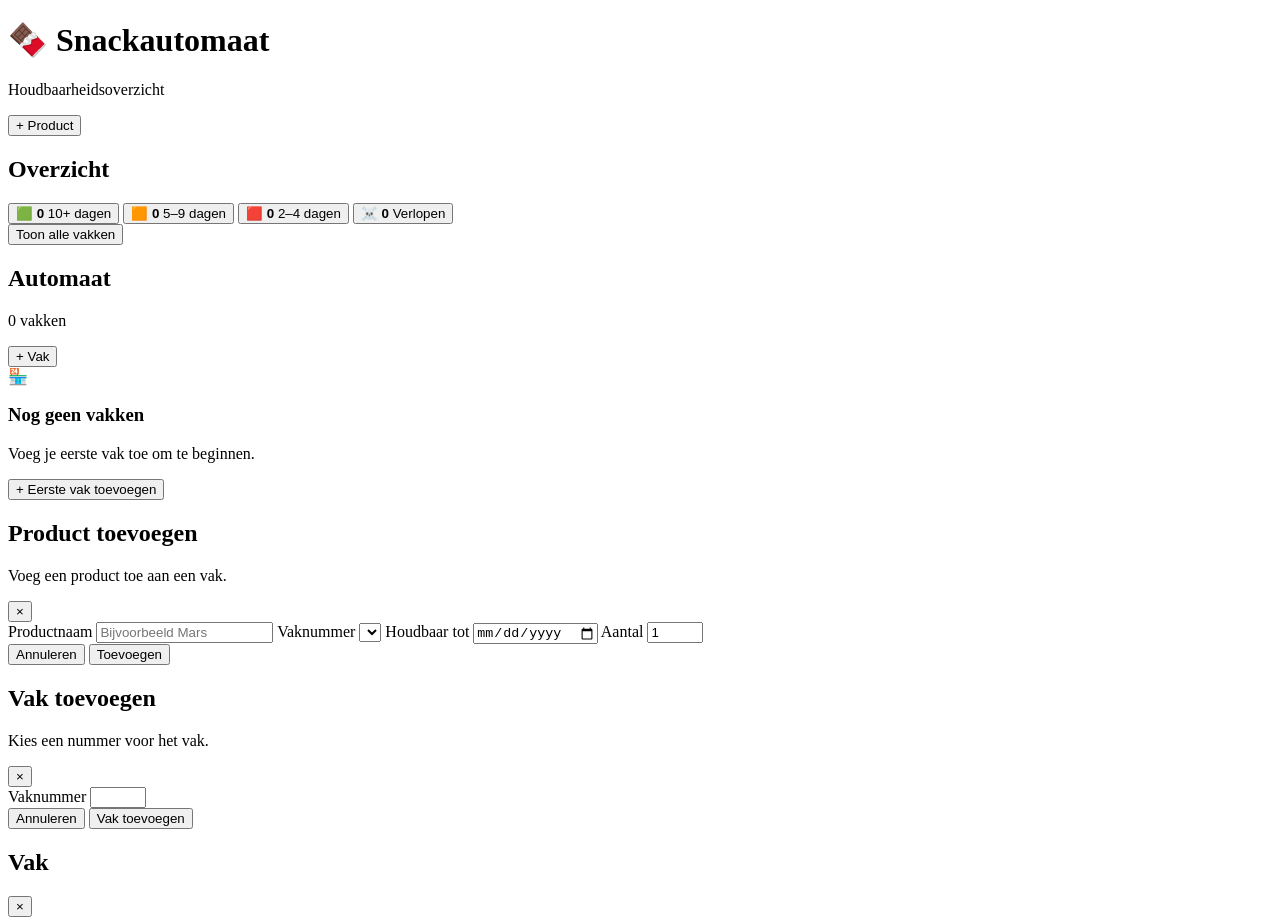
==== index.html @ bc05d5d6 "Add initial index.html for snack vending machine" ====
<!DOCTYPE html>
<html lang="nl">
<head>
    <meta charset="UTF-8">
    <meta name="viewport" content="width=device-width, initial-scale=1.0">

    <title>Snackautomaat</title>

    <link rel="stylesheet" href="style.css">
</head>

<body>

    <header class="topbar">
        <div>
            <h1>🍫 Snackautomaat</h1>
            <p>Houdbaarheidsoverzicht</p>
        </div>

        <button id="addProductButton" class="primary-button">
            + Product
        </button>
    </header>


    <main>

        <!-- OVERZICHT -->
        <section class="overview">

            <h2>Overzicht</h2>

            <div class="status-grid">

                <button class="status-card green" data-filter="green">
                    <span class="status-icon">🟩</span>
                    <strong id="greenCount">0</strong>
                    <span>10+ dagen</span>
                </button>

                <button class="status-card orange" data-filter="orange">
                    <span class="status-icon">🟧</span>
                    <strong id="orangeCount">0</strong>
                    <span>5–9 dagen</span>
                </button>

                <button class="status-card red" data-filter="red">
                    <span class="status-icon">🟥</span>
                    <strong id="redCount">0</strong>
                    <span>2–4 dagen</span>
                </button>

                <button class="status-card expired" data-filter="expired">
                    <span class="status-icon">☠️</span>
                    <strong id="expiredCount">0</strong>
                    <span>Verlopen</span>
                </button>

            </div>

            <button id="clearFilterButton" class="filter-button hidden">
                Toon alle vakken
            </button>

        </section>


        <!-- VAKKEN -->
        <section class="machine-section">

            <div class="section-title">
                <div>
                    <h2>Automaat</h2>
                    <p id="machineSummary">0 vakken</p>
                </div>

                <button id="addSlotButton" class="secondary-button">
                    + Vak
                </button>
            </div>

            <div id="slotsContainer" class="slots-container"></div>

            <div id="emptyState" class="empty-state">
                <div class="empty-icon">🏪</div>
                <h3>Nog geen vakken</h3>
                <p>Voeg je eerste vak toe om te beginnen.</p>

                <button id="emptyAddSlotButton" class="primary-button">
                    + Eerste vak toevoegen
                </button>
            </div>

        </section>

    </main>


    <!-- PRODUCT TOEVOEGEN -->
    <div id="productModal" class="modal hidden">

        <div class="modal-content">

            <div class="modal-header">
                <div>
                    <h2>Product toevoegen</h2>
                    <p>Voeg een product toe aan een vak.</p>
                </div>

                <button class="close-button" data-close="productModal">
                    ×
                </button>
            </div>

            <form id="productForm">

                <label>
                    Productnaam
                    <input
                        id="productName"
                        type="text"
                        placeholder="Bijvoorbeeld Mars"
                        required
                    >
                </label>

                <label>
                    Vaknummer
                    <select id="productSlot" required></select>
                </label>

                <label>
                    Houdbaar tot
                    <input
                        id="productDate"
                        type="date"
                        required
                    >
                </label>

                <label>
                    Aantal
                    <input
                        id="productAmount"
                        type="number"
                        min="1"
                        max="100"
                        value="1"
                        required
                    >
                </label>

                <div class="form-actions">
                    <button
                        type="button"
                        class="secondary-button"
                        data-close="productModal"
                    >
                        Annuleren
                    </button>

                    <button type="submit" class="primary-button">
                        Toevoegen
                    </button>
                </div>

            </form>

        </div>

    </div>


    <!-- VAK TOEVOEGEN -->
    <div id="slotModal" class="modal hidden">

        <div class="modal-content small-modal">

            <div class="modal-header">
                <div>
                    <h2>Vak toevoegen</h2>
                    <p>Kies een nummer voor het vak.</p>
                </div>

                <button class="close-button" data-close="slotModal">
                    ×
                </button>
            </div>

            <form id="slotForm">

                <label>
                    Vaknummer
                    <input
                        id="slotNumber"
                        type="number"
                        min="1"
                        max="999"
                        required
                    >
                </label>

                <div class="form-actions">

                    <button
                        type="button"
                        class="secondary-button"
                        data-close="slotModal"
                    >
                        Annuleren
                    </button>

                    <button type="submit" class="primary-button">
                        Vak toevoegen
                    </button>

                </div>

            </form>

        </div>

    </div>


    <!-- VAK DETAILS -->
    <div id="slotDetailsModal" class="modal hidden">

        <div class="modal-content">

            <div class="modal-header">

                <div>
                    <h2 id="detailsTitle">Vak</h2>
                    <p id="detailsSubtitle"></p>
                </div>

                <button class="close-button" data-close="slotDetailsModal">
                    ×
                </button>

            </div>

            <div id="slotDetailsContent"></div>

        </div>

    </div>


    <script src="app.js"></script>

</body>
</html>
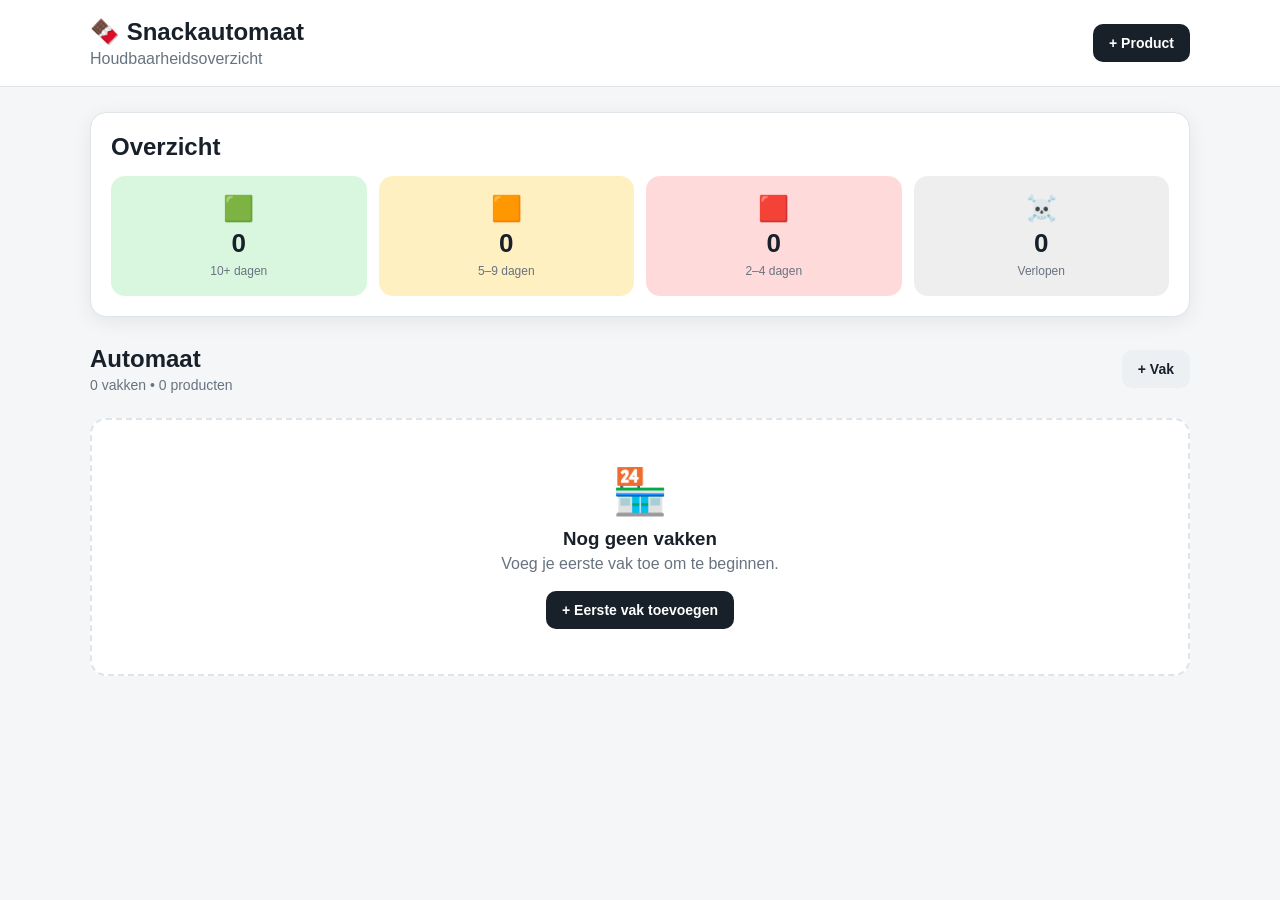
==== commit 3a6f2506: "Enhance index.html with mobile app support and service worker Added meta tags for mobile web app cap" ====
--- a/index.html
+++ b/index.html
@@ -7,7 +7,15 @@
     <title>Snackautomaat</title>
 
     <link rel="stylesheet" href="style.css">
-</head>
+    <link rel="manifest" href="manifest.json">
+
+    <meta name="theme-color" content="#18202a">
+
+    <meta name="mobile-web-app-capable" content="yes">
+    <meta name="apple-mobile-web-app-capable" content="yes">
+    <meta name="apple-mobile-web-app-status-bar-style" content="default">
+    <meta name="apple-mobile-web-app-title" content="Snackautomaat">
+    </head>
 
 <body>
 
@@ -249,6 +257,14 @@
 
 
     <script src="app.js"></script>
-
+    <script>
+        if ("serviceWorker" in navigator) {
+            window.addEventListener("load", () => {
+                navigator.serviceWorker.register(
+                    "./service-worker.js"
+                );
+            });
+        }
+</script>
 </body>
 </html>
--- a/style.css
+++ b/style.css
@@ -0,0 +1,725 @@
+* {
+    box-sizing: border-box;
+}
+
+:root {
+    --background: #f4f6f8;
+    --card: #ffffff;
+    --text: #18202a;
+    --muted: #687380;
+    --border: #dfe4e8;
+
+    --green: #25a244;
+    --green-light: #d9f7df;
+
+    --orange: #f59f00;
+    --orange-light: #fff0c2;
+
+    --red: #e03131;
+    --red-light: #ffdada;
+
+    --shadow: 0 5px 20px rgba(0, 0, 0, 0.07);
+}
+
+body {
+    margin: 0;
+    background: var(--background);
+    color: var(--text);
+
+    font-family:
+        Arial,
+        Helvetica,
+        sans-serif;
+}
+
+
+/* =========================
+   TOPBAR
+========================= */
+
+.topbar {
+    background: white;
+
+    padding:
+        18px
+        max(20px, calc((100vw - 1100px) / 2));
+
+    display: flex;
+    align-items: center;
+    justify-content: space-between;
+
+    border-bottom: 1px solid var(--border);
+
+    position: sticky;
+    top: 0;
+
+    z-index: 50;
+}
+
+.topbar h1 {
+    margin: 0;
+
+    font-size: 24px;
+}
+
+.topbar p {
+    margin: 4px 0 0;
+
+    color: var(--muted);
+}
+
+
+/* =========================
+   MAIN
+========================= */
+
+main {
+    width: min(1100px, calc(100% - 32px));
+
+    margin: 25px auto 60px;
+}
+
+
+/* =========================
+   BUTTONS
+========================= */
+
+button {
+    font-family: inherit;
+
+    cursor: pointer;
+}
+
+.primary-button,
+.secondary-button,
+.filter-button {
+    border: none;
+
+    border-radius: 10px;
+
+    padding: 11px 16px;
+
+    font-size: 14px;
+    font-weight: 700;
+
+    transition:
+        transform 0.15s,
+        opacity 0.15s;
+}
+
+.primary-button {
+    background: #18202a;
+    color: white;
+}
+
+.secondary-button {
+    background: #edf0f2;
+    color: #18202a;
+}
+
+.filter-button {
+    margin-top: 15px;
+
+    background: #18202a;
+    color: white;
+}
+
+button:hover {
+    opacity: 0.85;
+}
+
+button:active {
+    transform: scale(0.97);
+}
+
+.hidden {
+    display: none !important;
+}
+
+
+/* =========================
+   OVERVIEW
+========================= */
+
+.overview {
+    background: var(--card);
+
+    border: 1px solid var(--border);
+
+    border-radius: 16px;
+
+    padding: 20px;
+
+    box-shadow: var(--shadow);
+}
+
+.overview h2,
+.machine-section h2 {
+    margin: 0 0 15px;
+}
+
+.status-grid {
+    display: grid;
+
+    grid-template-columns:
+        repeat(4, 1fr);
+
+    gap: 12px;
+}
+
+.status-card {
+    border: 2px solid transparent;
+
+    border-radius: 14px;
+
+    padding: 16px;
+
+    display: flex;
+    flex-direction: column;
+
+    align-items: center;
+
+    gap: 5px;
+
+    color: var(--text);
+}
+
+.status-card .status-icon {
+    font-size: 25px;
+}
+
+.status-card strong {
+    font-size: 26px;
+}
+
+.status-card span:last-child {
+    font-size: 12px;
+
+    color: var(--muted);
+}
+
+.status-card.green {
+    background: var(--green-light);
+}
+
+.status-card.orange {
+    background: var(--orange-light);
+}
+
+.status-card.red {
+    background: var(--red-light);
+}
+
+.status-card.expired {
+    background: #eeeeee;
+}
+
+
+/* =========================
+   MACHINE
+========================= */
+
+.machine-section {
+    margin-top: 28px;
+}
+
+.section-title {
+    display: flex;
+
+    justify-content: space-between;
+    align-items: center;
+
+    margin-bottom: 15px;
+}
+
+.section-title h2 {
+    margin: 0;
+}
+
+.section-title p {
+    margin: 4px 0 0;
+
+    color: var(--muted);
+
+    font-size: 14px;
+}
+
+
+/* =========================
+   SLOTS
+========================= */
+
+.slots-container {
+    display: grid;
+
+    grid-template-columns:
+        repeat(3, 1fr);
+
+    gap: 16px;
+}
+
+.slot {
+    background: var(--card);
+
+    border: 1px solid var(--border);
+
+    border-radius: 16px;
+
+    box-shadow: var(--shadow);
+
+    overflow: hidden;
+}
+
+.slot.filtered-out {
+    display: none;
+}
+
+.slot-header {
+    padding: 14px 15px 10px;
+
+    display: flex;
+
+    justify-content: space-between;
+
+    align-items: center;
+}
+
+.slot-title {
+    display: flex;
+
+    align-items: center;
+
+    gap: 8px;
+}
+
+.slot-number {
+    font-size: 18px;
+
+    font-weight: 800;
+}
+
+.slot-product-name {
+    color: var(--muted);
+
+    font-size: 13px;
+}
+
+.slot-actions {
+    display: flex;
+
+    gap: 5px;
+}
+
+.icon-button {
+    border: none;
+
+    background: transparent;
+
+    font-size: 18px;
+
+    width: 34px;
+    height: 34px;
+
+    border-radius: 8px;
+
+    display: flex;
+
+    align-items: center;
+    justify-content: center;
+}
+
+.icon-button:hover {
+    background: #edf0f2;
+}
+
+
+/* =========================
+   PRODUCTS IN SLOT
+========================= */
+
+.products {
+    padding: 8px 14px 15px;
+
+    display: flex;
+
+    flex-wrap: wrap;
+
+    gap: 7px;
+}
+
+.product-chip {
+    width: 42px;
+    height: 42px;
+
+    border-radius: 9px;
+
+    display: flex;
+
+    align-items: center;
+    justify-content: center;
+
+    font-size: 21px;
+
+    border: 2px solid rgba(0, 0, 0, 0.08);
+
+    position: relative;
+
+    cursor: pointer;
+}
+
+.product-chip.green {
+    background: var(--green-light);
+}
+
+.product-chip.orange {
+    background: var(--orange-light);
+}
+
+.product-chip.red {
+    background: var(--red-light);
+}
+
+.product-chip.expired {
+    background: #e5e5e5;
+}
+
+.product-chip:hover {
+    transform: translateY(-2px);
+}
+
+.product-chip small {
+    position: absolute;
+
+    bottom: -17px;
+
+    font-size: 9px;
+
+    color: var(--muted);
+
+    white-space: nowrap;
+}
+
+
+/* =========================
+   EMPTY SLOT
+========================= */
+
+.empty-slot {
+    padding: 5px 15px 18px;
+
+    color: var(--muted);
+
+    font-size: 13px;
+}
+
+.empty-slot button {
+    margin-top: 8px;
+}
+
+
+/* =========================
+   EMPTY STATE
+========================= */
+
+.empty-state {
+    background: white;
+
+    border: 2px dashed var(--border);
+
+    border-radius: 16px;
+
+    padding: 45px 20px;
+
+    text-align: center;
+
+    margin-top: 10px;
+}
+
+.empty-state .empty-icon {
+    font-size: 45px;
+}
+
+.empty-state h3 {
+    margin: 10px 0 5px;
+}
+
+.empty-state p {
+    color: var(--muted);
+
+    margin: 0 0 18px;
+}
+
+
+/* =========================
+   MODAL
+========================= */
+
+.modal {
+    position: fixed;
+
+    inset: 0;
+
+    background: rgba(0, 0, 0, 0.45);
+
+    display: flex;
+
+    align-items: center;
+    justify-content: center;
+
+    padding: 20px;
+
+    z-index: 100;
+}
+
+.modal-content {
+    width: min(520px, 100%);
+
+    max-height: 90vh;
+
+    overflow-y: auto;
+
+    background: white;
+
+    border-radius: 18px;
+
+    padding: 22px;
+
+    box-shadow: 0 20px 60px rgba(0, 0, 0, 0.2);
+}
+
+.small-modal {
+    width: min(400px, 100%);
+}
+
+.modal-header {
+    display: flex;
+
+    justify-content: space-between;
+
+    align-items: flex-start;
+
+    gap: 20px;
+
+    margin-bottom: 22px;
+}
+
+.modal-header h2 {
+    margin: 0;
+}
+
+.modal-header p {
+    color: var(--muted);
+
+    margin: 5px 0 0;
+
+    font-size: 14px;
+}
+
+.close-button {
+    border: none;
+
+    background: #edf0f2;
+
+    border-radius: 8px;
+
+    width: 34px;
+    height: 34px;
+
+    font-size: 22px;
+
+    cursor: pointer;
+}
+
+
+/* =========================
+   FORMS
+========================= */
+
+form {
+    display: flex;
+
+    flex-direction: column;
+
+    gap: 17px;
+}
+
+label {
+    display: flex;
+
+    flex-direction: column;
+
+    gap: 7px;
+
+    font-weight: 700;
+
+    font-size: 14px;
+}
+
+input,
+select {
+    width: 100%;
+
+    padding: 12px;
+
+    border: 1px solid var(--border);
+
+    border-radius: 9px;
+
+    background: white;
+
+    font-size: 16px;
+
+    color: var(--text);
+}
+
+input:focus,
+select:focus {
+    outline: 2px solid #b8c1ca;
+
+    border-color: #8d99a5;
+}
+
+.form-actions {
+    display: flex;
+
+    justify-content: flex-end;
+
+    gap: 10px;
+
+    margin-top: 5px;
+}
+
+
+/* =========================
+   DETAILS
+========================= */
+
+.detail-product {
+    display: flex;
+
+    align-items: center;
+
+    justify-content: space-between;
+
+    padding: 12px;
+
+    border: 1px solid var(--border);
+
+    border-radius: 10px;
+
+    margin-bottom: 8px;
+}
+
+.detail-left {
+    display: flex;
+
+    align-items: center;
+
+    gap: 10px;
+}
+
+.detail-color {
+    font-size: 20px;
+}
+
+.detail-date {
+    color: var(--muted);
+
+    font-size: 13px;
+}
+
+.delete-product {
+    border: none;
+
+    background: #ffe2e2;
+
+    border-radius: 8px;
+
+    padding: 7px 9px;
+
+    cursor: pointer;
+}
+
+.details-warning {
+    padding: 12px;
+
+    background: #fff5d8;
+
+    border-radius: 10px;
+
+    margin-bottom: 15px;
+
+    font-size: 14px;
+}
+
+
+/* =========================
+   MOBILE
+========================= */
+
+@media (max-width: 800px) {
+
+    .status-grid {
+        grid-template-columns:
+            repeat(2, 1fr);
+    }
+
+    .slots-container {
+        grid-template-columns:
+            repeat(2, 1fr);
+    }
+}
+
+
+@media (max-width: 550px) {
+
+    .topbar {
+        padding:
+            14px 16px;
+    }
+
+    .topbar h1 {
+        font-size: 20px;
+    }
+
+    .topbar p {
+        font-size: 12px;
+    }
+
+    .topbar .primary-button {
+        padding: 9px 11px;
+
+        font-size: 13px;
+    }
+
+    main {
+        width: calc(100% - 20px);
+
+        margin-top: 15px;
+    }
+
+    .overview {
+        padding: 15px;
+    }
+
+    .status-card {
+        padding: 13px 8px;
+    }
+
+    .status-card strong {
+        font-size: 23px;
+    }
+
+    .slots-container {
+        grid-template-columns:
+            1fr;
+    }
+
+    .section-title {
+        align-items: center;
+    }
+
+    .slot {
+        width: 100%;
+    }
+}
